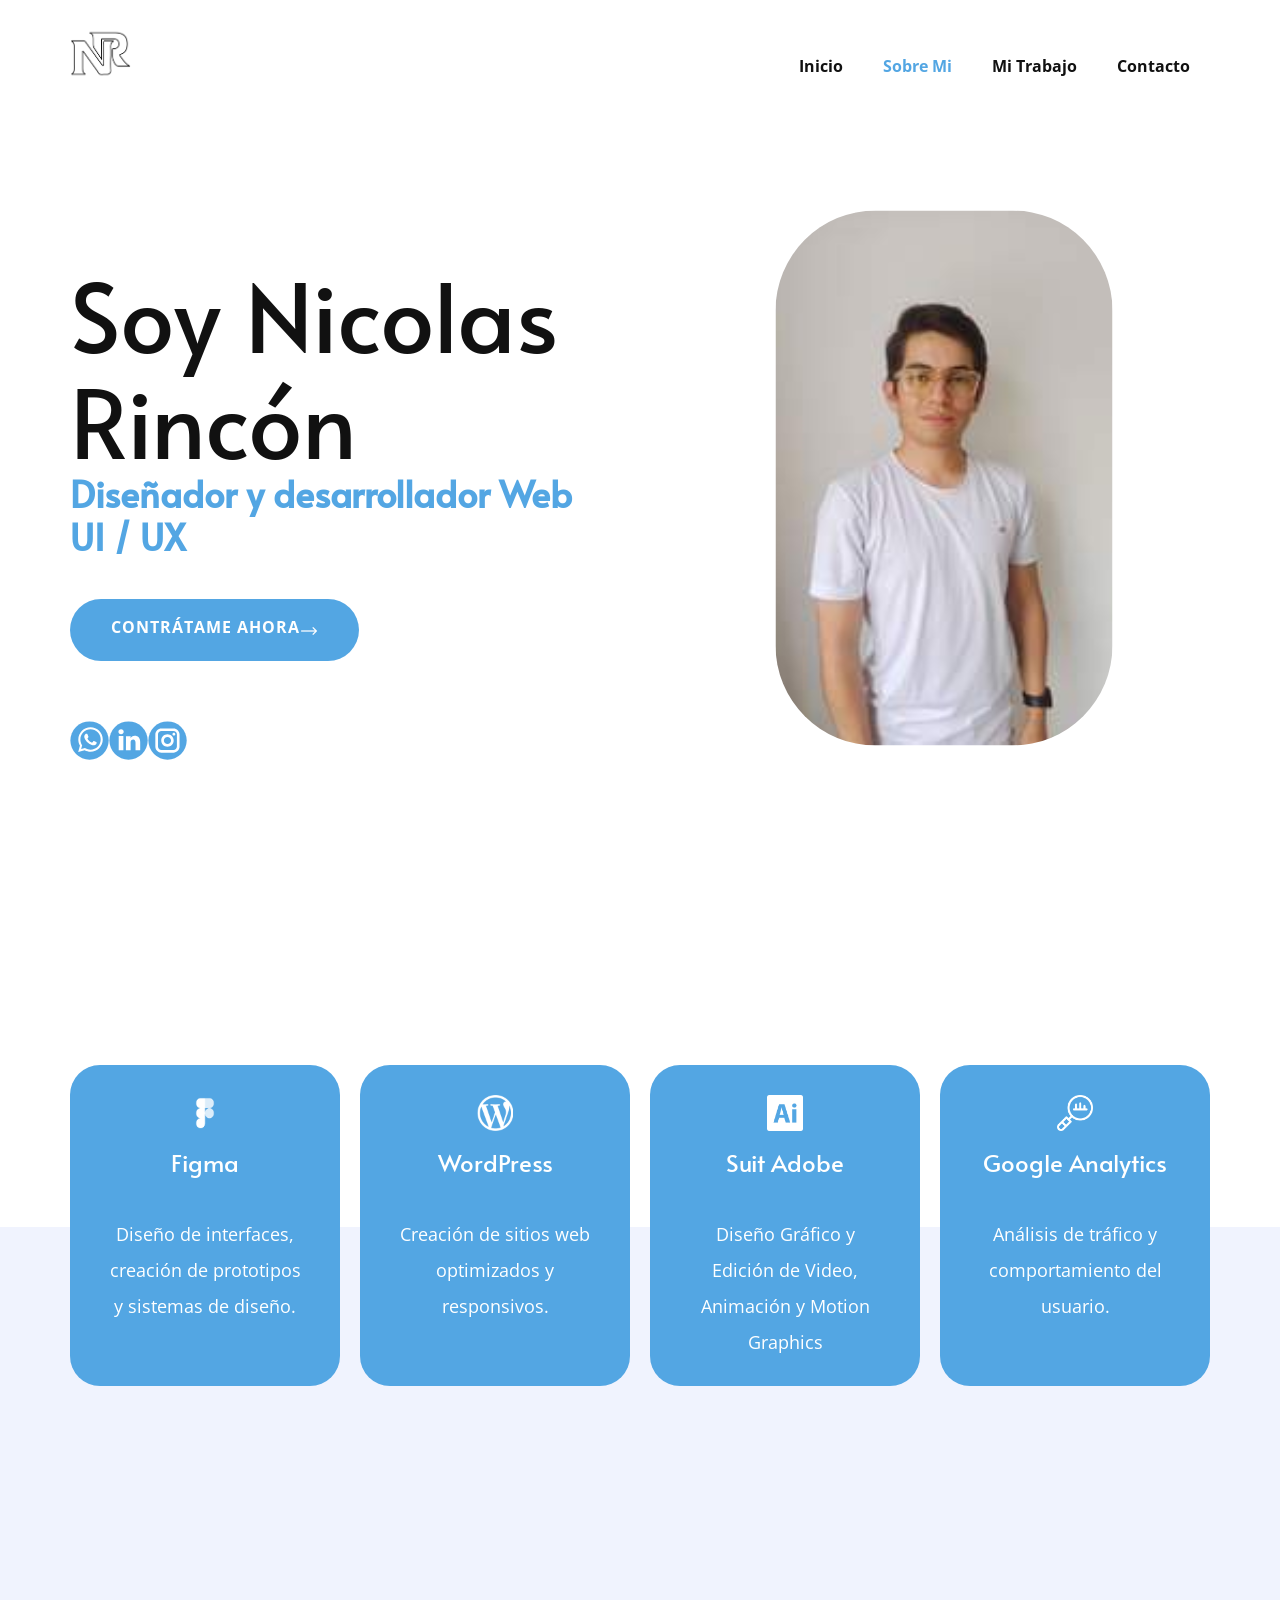
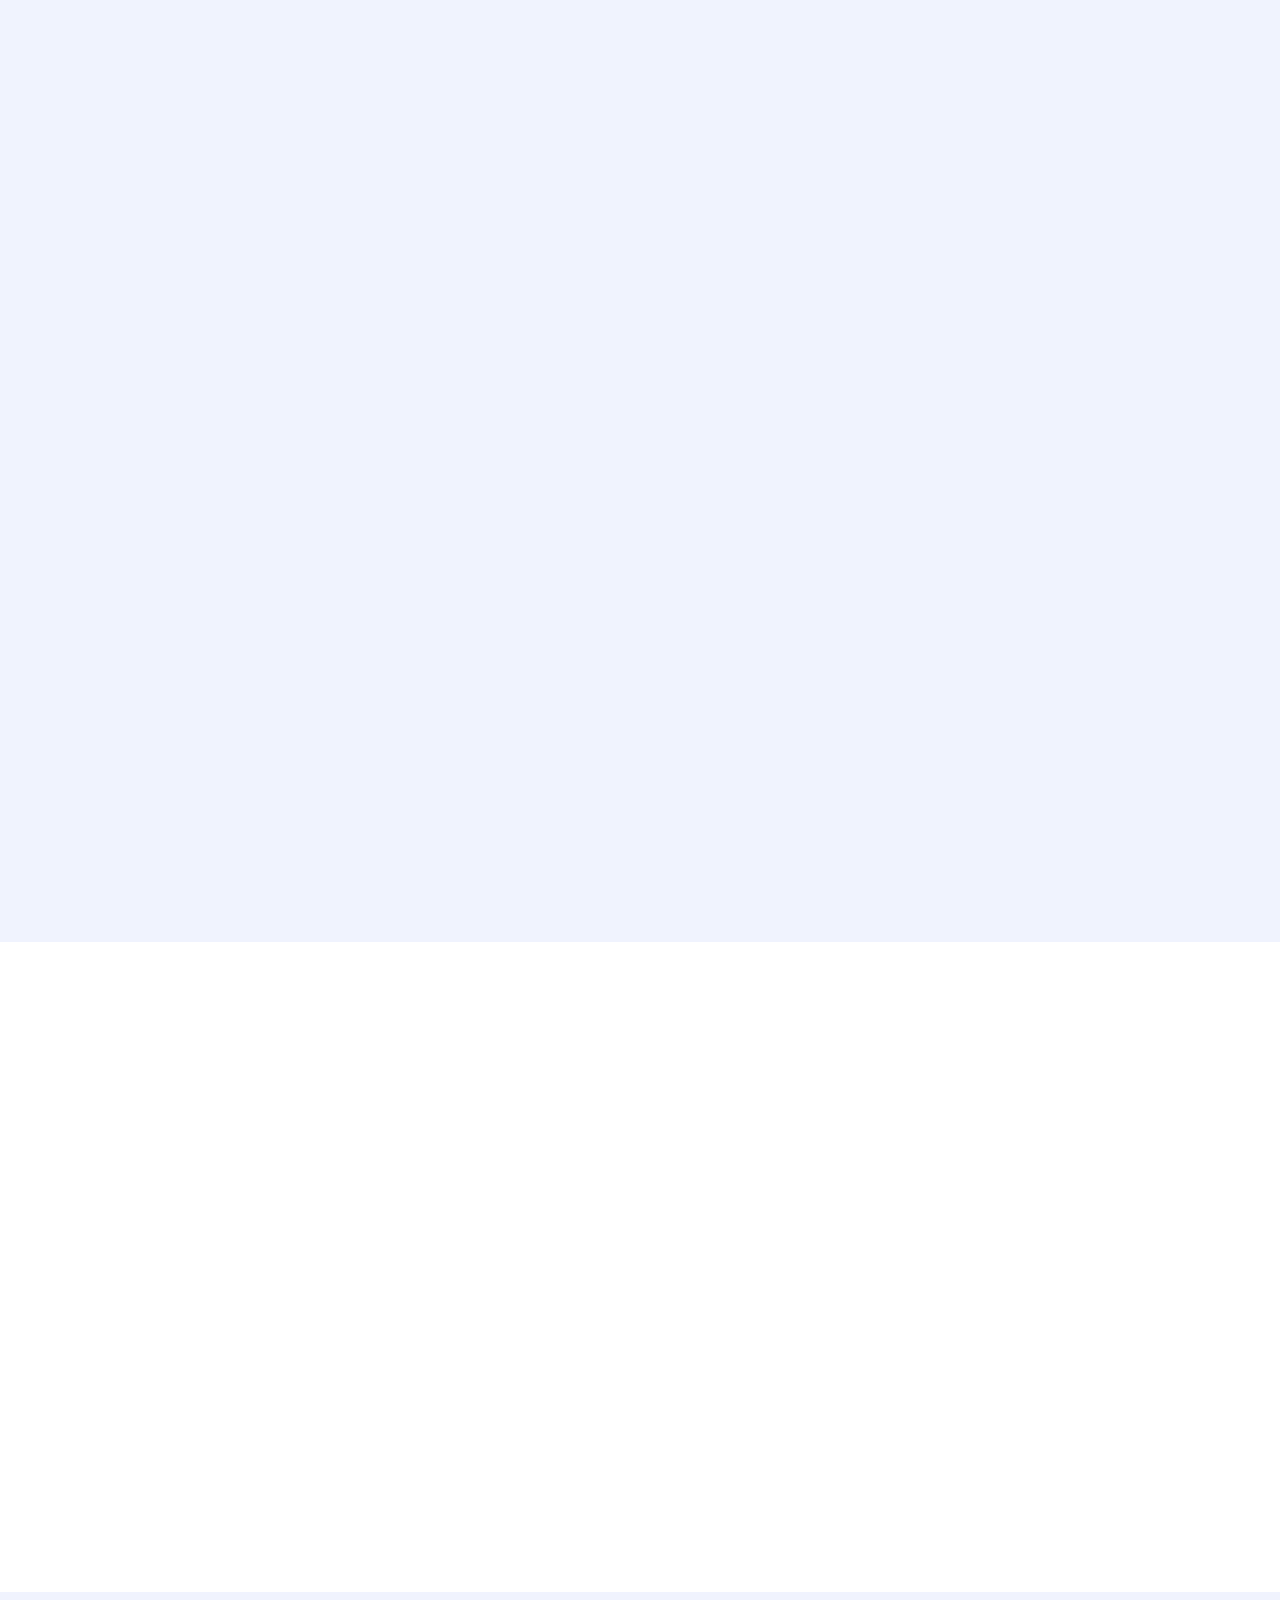
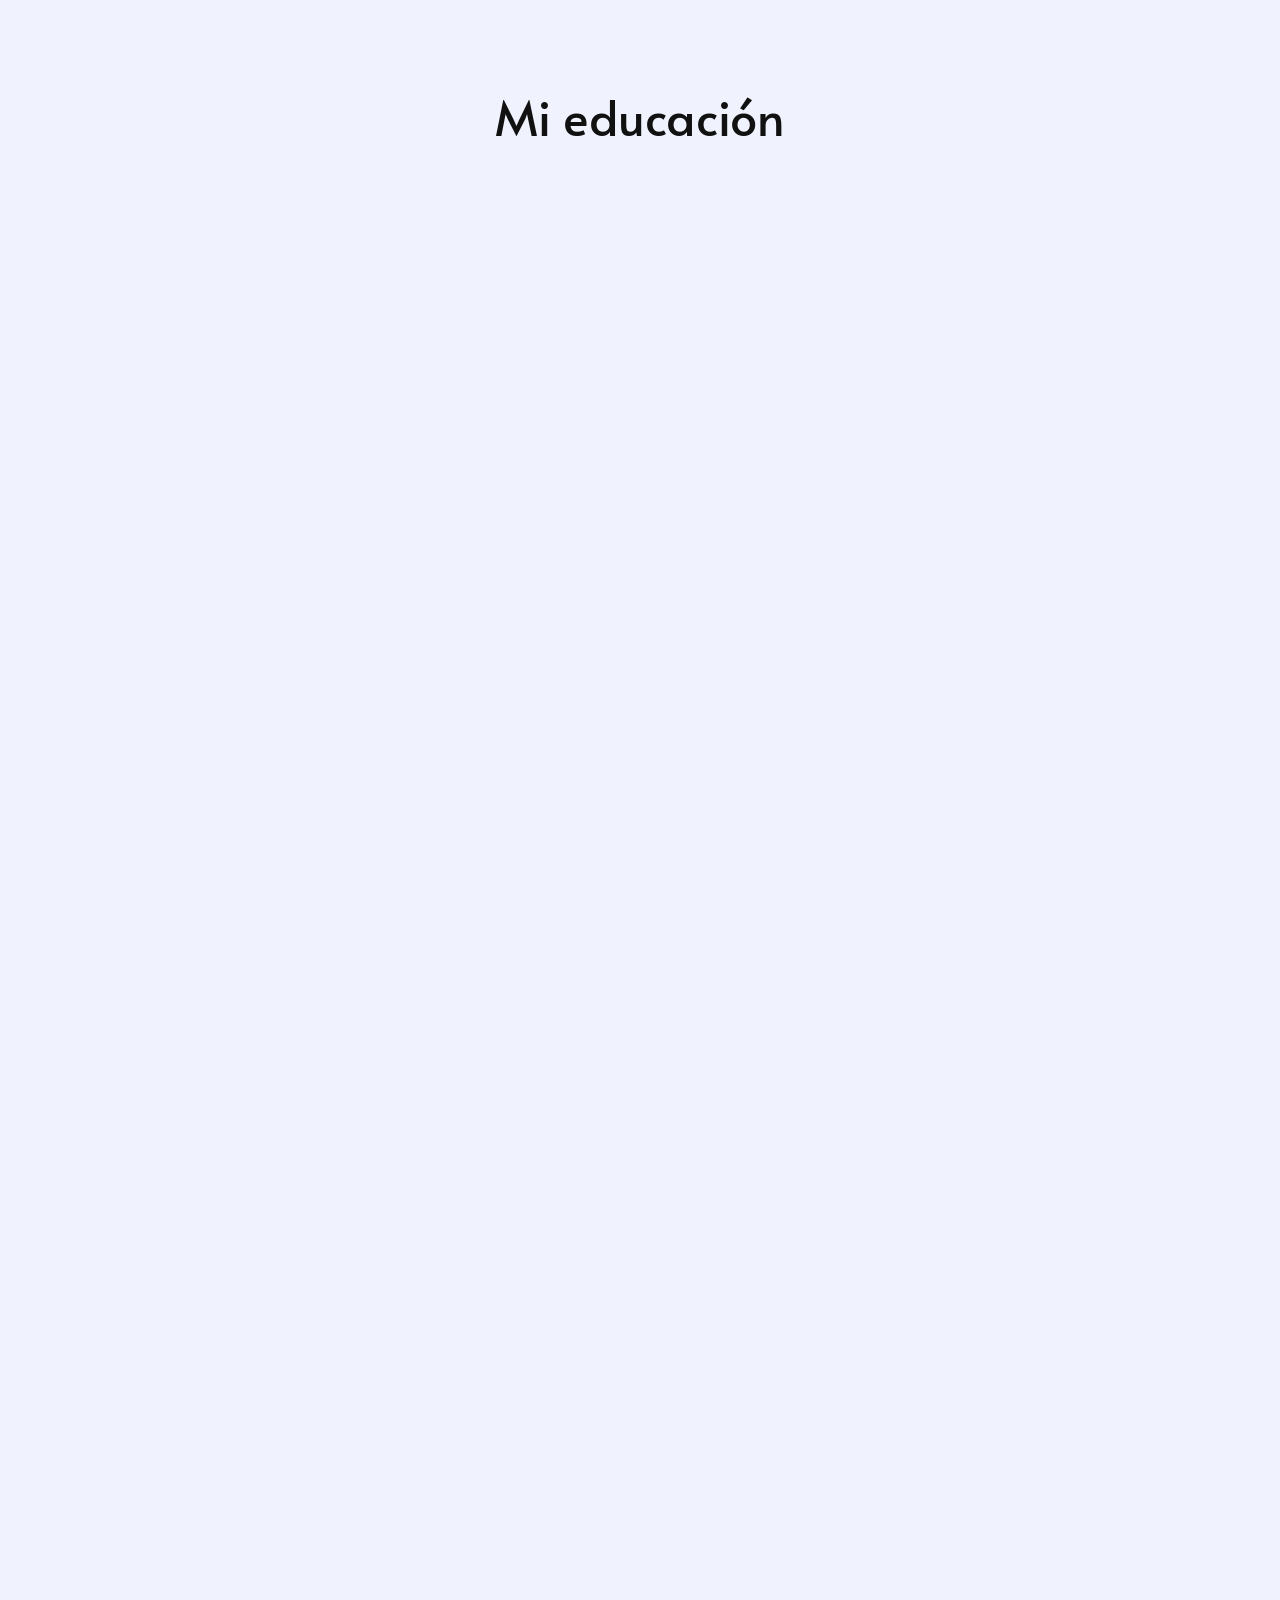
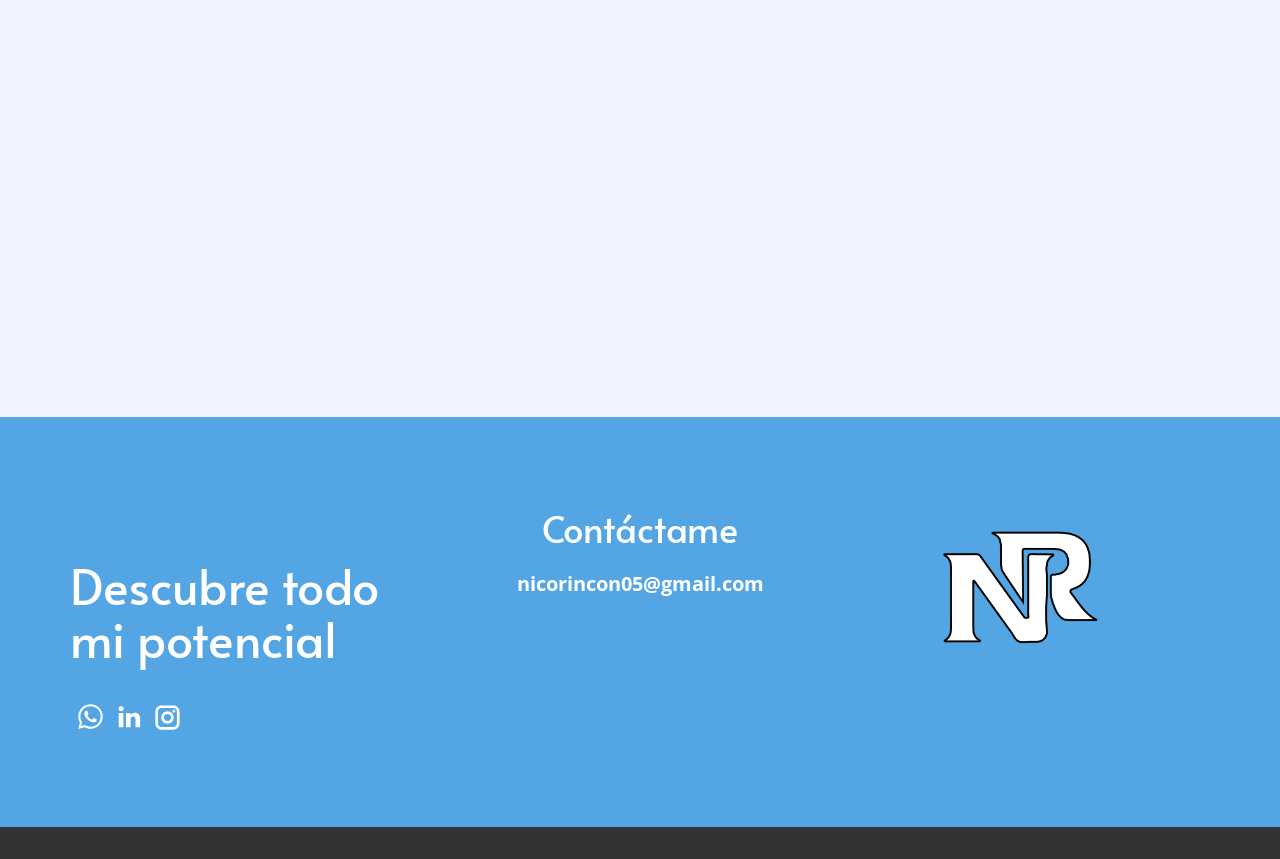
==== Acerca-de.html @ 41f9a03c "Nueva web" ====
<!DOCTYPE html>
<html style="font-size: 16px;" lang="es"><head>
    <meta name="viewport" content="width=device-width, initial-scale=1.0">
    <meta charset="utf-8">
    <meta name="keywords" content="Soy Matt, Mis habilidades laborales, Experiencia laboral, Más de 25 años de experiencia, Mi educación, Trabajemos juntos. Agendamos una reunión., Contáctanos">
    <meta name="description" content="">
    <title>Acerca de</title>
    <link rel="stylesheet" href="nicepage.css" media="screen">
<link rel="stylesheet" href="Acerca-de.css" media="screen">
    <script class="u-script" type="text/javascript" src="jquery.js" defer=""></script>
    <script class="u-script" type="text/javascript" src="nicepage.js" defer=""></script>
    <meta name="generator" content="Nicepage 8.0.6, nicepage.com">
    
    
    
    
    
    
    
    
    <link id="u-page-google-font" rel="stylesheet" href="https://fonts.googleapis.com/css2?display=swap&amp;family=Open+Sans:ital,wght@0,300;0,400;0,500;0,600;0,700;0,800;1,300;1,400;1,500;1,600;1,700;1,800&amp;family=Alata:wght@400&amp;family=PT+Sans:ital,wght@0,400;0,700;1,400;1,700">
    <script type="application/ld+json">{
		"@context": "http://schema.org",
		"@type": "Organization",
		"name": "",
		"logo": "images/Logo.png",
		"sameAs": [
				"https://wa.me/573188631450",
				"https://www.linkedin.com/in/nicolas-rincon05/",
				"https://www.instagram.com/nicolas_rin05?igsh=dDh1dGFoaHFxdDdw"
		]
}</script>
    <meta name="theme-color" content="#7190f0">
    <meta property="og:title" content="Acerca de">
    <meta property="og:type" content="website">
  <meta data-intl-tel-input-cdn-path="intlTelInput/"></head>
  <body data-path-to-root="./" data-include-products="false" class="u-body u-clearfix u-xl-mode" data-lang="es"><header class="u-clearfix u-header u-header" id="sec-d472"><div class="u-clearfix u-sheet u-valign-middle u-sheet-1">
        <a href="#" class="u-image u-logo u-image-1" data-image-width="501" data-image-height="501">
          <img src="images/Logo.png" class="u-logo-image u-logo-image-1">
        </a>
        <nav class="u-menu u-menu-one-level u-offcanvas u-menu-1" role="navigation">
          <div class="menu-collapse" style="font-size: 1rem; letter-spacing: 0px; font-weight: 700;">
            <a class="u-button-style u-custom-left-right-menu-spacing u-custom-padding-bottom u-custom-text-active-color u-custom-text-hover-color u-custom-top-bottom-menu-spacing u-hamburger-link u-nav-link u-text-active-palette-1-base u-text-hover-palette-2-base" href="#" tabindex="-1" aria-label="Open menu" aria-controls="5fca">
              <svg class="u-svg-link" viewBox="0 0 24 24"><use xlink:href="#menu-hamburger"></use></svg>
              <svg class="u-svg-content" version="1.1" id="menu-hamburger" viewBox="0 0 16 16" x="0px" y="0px" xmlns:xlink="http://www.w3.org/1999/xlink" xmlns="http://www.w3.org/2000/svg"><g><rect y="1" width="16" height="2"></rect><rect y="7" width="16" height="2"></rect><rect y="13" width="16" height="2"></rect>
</g></svg>
            </a>
          </div>
          <div class="u-custom-menu u-nav-container">
            <ul role="menubar" class="u-nav u-unstyled u-nav-1"><li role="none" class="u-nav-item"><a role="menuitem" class="u-button-style u-nav-link u-text-active-custom-color-1 u-text-hover-custom-color-1" href="./" style="padding: 10px 20px;">Inicio</a>
</li><li role="none" class="u-nav-item"><a role="menuitem" class="u-button-style u-nav-link u-text-active-custom-color-1 u-text-hover-custom-color-1" href="Acerca-de.html" style="padding: 10px 20px;">Sobre Mi</a>
</li><li role="none" class="u-nav-item"><a role="menuitem" class="u-button-style u-nav-link u-text-active-custom-color-1 u-text-hover-custom-color-1" href="portfolio-Page.html" style="padding: 10px 20px;">Mi Trabajo</a>
</li><li role="none" class="u-nav-item"><a role="menuitem" class="u-button-style u-nav-link u-text-active-custom-color-1 u-text-hover-custom-color-1" href="Contacto.html" style="padding: 10px 20px;">Contacto</a>
</li></ul>
          </div>
          <div class="u-custom-menu u-nav-container-collapse" id="5fca" role="region" aria-label="Menu panel">
            <div class="u-black u-container-style u-inner-container-layout u-opacity u-opacity-95 u-sidenav">
              <div class="u-inner-container-layout u-sidenav-overflow">
                <div class="u-menu-close" tabindex="-1" aria-label="Close menu"></div>
                <ul class="u-align-center u-nav u-popupmenu-items u-unstyled u-nav-2" role="menubar"><li role="none" class="u-nav-item"><a role="menuitem" class="u-button-style u-nav-link" href="./">Inicio</a>
</li><li role="none" class="u-nav-item"><a role="menuitem" class="u-button-style u-nav-link" href="Acerca-de.html">Sobre Mi</a>
</li><li role="none" class="u-nav-item"><a role="menuitem" class="u-button-style u-nav-link" href="portfolio-Page.html">Mi Trabajo</a>
</li><li role="none" class="u-nav-item"><a role="menuitem" class="u-button-style u-nav-link" href="Contacto.html">Contacto</a>
</li></ul>
              </div>
            </div>
            <div class="u-black u-menu-overlay u-opacity u-opacity-70"></div>
          </div>
        </nav>
      </div></header>
    <section class="u-clearfix u-container-align-center u-valign-middle-lg u-valign-middle-md u-valign-middle-sm u-valign-middle-xs u-white u-section-1" id="sec-1163">
      <div class="u-clearfix u-sheet u-valign-middle-lg u-valign-middle-sm u-valign-middle-xl u-sheet-1">
        <div class="data-layout-selected u-clearfix u-expanded-width-md u-expanded-width-sm u-expanded-width-xs u-layout-wrap u-layout-wrap-1">
          <div class="u-layout">
            <div class="u-layout-row">
              <div class="u-container-align-left u-container-style u-layout-cell u-size-32-lg u-size-32-xl u-size-60-md u-size-60-sm u-size-60-xs u-layout-cell-1" data-animation-name="customAnimationIn" data-animation-duration="1500" data-animation-delay="300">
                <div class="u-container-layout u-valign-middle-lg u-valign-middle-md u-valign-middle-sm u-valign-middle-xs u-container-layout-1">
                  <h1 class="u-align-left u-text u-text-1">Soy Nicolas Rincón</h1>
                  <h3 class="u-align-left u-text u-text-custom-color-1 u-text-2">Diseñador y desarrollador Web<br>UI / UX 
                  </h3>
                  <a href="#" class="u-align-left u-btn u-btn-round u-button-style u-custom-color-1 u-hover-palette-1-light-1 u-radius u-btn-1">Contrátame ahora<span class="u-file-icon u-icon u-text-white u-icon-1"><img src="images/1ca20afc.png" alt="" style=""></span>
                  </a>
                  <div class="u-social-icons u-social-icons-1">
                    <a class="u-social-url" target="_blank" data-type="Whatsapp" title="Whatsapp" href="https://wa.me/573188631450"><span class="u-icon u-social-icon u-social-whatsapp u-text-custom-color-1 u-icon-2"><svg class="u-svg-link" preserveAspectRatio="xMidYMin slice" viewBox="0 0 112 112" style=""><use xlink:href="#svg-a97c"></use></svg><svg class="u-svg-content" viewBox="0 0 112 112" x="0" y="0" id="svg-a97c"><circle fill="currentColor" cx="56.1" cy="56.1" r="55"></circle><path fill="#FFFFFF" d="M83.8,28.3C77.2,21.7,68.4,18,59,18c-19.3,0-35.1,15.7-35.1,35.1c0,6.2,1.6,12.2,4.7,17.5l-5,18.2L42.2,84
	c5.1,2.8,10.9,4.3,16.8,4.3h0l0,0c19.3,0,35.1-15.7,35.1-35.1C94.1,43.8,90.5,35,83.8,28.3 M59,82.3L59,82.3
	c-5.2,0-10.4-1.4-14.9-4.1l-1.1-0.6l-11,2.9L35,69.8l-0.7-1.1c-2.9-4.6-4.5-10-4.5-15.5C29.8,37,42.9,24,59,24
	c7.8,0,15.1,3,20.6,8.6c5.5,5.5,8.5,12.8,8.5,20.6C88.2,69.2,75.1,82.3,59,82.3 M75,60.5c-0.9-0.4-5.2-2.6-6-2.9
	c-0.8-0.3-1.4-0.4-2,0.4s-2.3,2.9-2.8,3.4c-0.5,0.6-1,0.7-1.9,0.2c-0.9-0.4-3.7-1.4-7.1-4.4c-2.6-2.3-4.4-5.2-4.9-6.1
	c-0.5-0.9-0.1-1.4,0.4-1.8c0.4-0.4,0.9-1,1.3-1.5c0.4-0.5,0.6-0.9,0.9-1.5c0.3-0.6,0.1-1.1-0.1-1.5c-0.2-0.4-2-4.8-2.7-6.5
	c-0.7-1.7-1.4-1.5-2-1.5c-0.5,0-1.1,0-1.7,0c-0.6,0-1.5,0.2-2.3,1.1c-0.8,0.9-3.1,3-3.1,7.3c0,4.3,3.1,8.5,3.6,9.1
	c0.4,0.6,6.2,9.4,15,13.2c2.1,0.9,3.7,1.4,5,1.8c2.1,0.7,4,0.6,5.5,0.3c1.7-0.3,5.2-2.1,5.9-4.2c0.7-2,0.7-3.8,0.5-4.2
	C76.5,61.1,75.9,60.9,75,60.5"></path></svg></span>
                    </a>
                    <a class="u-social-url" target="_blank" data-type="LinkedIn" title="LinkedIn" href="https://www.linkedin.com/in/nicolas-rincon05/"><span class="u-icon u-social-icon u-social-linkedin u-text-custom-color-1 u-icon-3"><svg class="u-svg-link" preserveAspectRatio="xMidYMin slice" viewBox="0 0 112 112" style=""><use xlink:href="#svg-5c67"></use></svg><svg class="u-svg-content" viewBox="0 0 112 112" x="0" y="0" id="svg-5c67"><circle fill="currentColor" cx="56.1" cy="56.1" r="55"></circle><path fill="#FFFFFF" d="M41.3,83.7H27.9V43.4h13.4V83.7z M34.6,37.9L34.6,37.9c-4.6,0-7.5-3.1-7.5-7c0-4,3-7,7.6-7s7.4,3,7.5,7
      C42.2,34.8,39.2,37.9,34.6,37.9z M89.6,83.7H76.2V62.2c0-5.4-1.9-9.1-6.8-9.1c-3.7,0-5.9,2.5-6.9,4.9c-0.4,0.9-0.4,2.1-0.4,3.3v22.5
      H48.7c0,0,0.2-36.5,0-40.3h13.4v5.7c1.8-2.7,5-6.7,12.1-6.7c8.8,0,15.4,5.8,15.4,18.1V83.7z"></path></svg></span>
                    </a>
                    <a class="u-social-url" title="instagram" target="_blank" href="https://www.instagram.com/nicolas_rin05?igsh=dDh1dGFoaHFxdDdw"><span class="u-icon u-social-icon u-social-instagram u-text-custom-color-1 u-icon-4"><svg class="u-svg-link" preserveAspectRatio="xMidYMin slice" viewBox="0 0 112 112" style=""><use xlink:href="#svg-1735"></use></svg><svg class="u-svg-content" viewBox="0 0 112 112" x="0" y="0" id="svg-1735"><circle fill="currentColor" cx="56.1" cy="56.1" r="55"></circle><path fill="#FFFFFF" d="M55.9,38.2c-9.9,0-17.9,8-17.9,17.9C38,66,46,74,55.9,74c9.9,0,17.9-8,17.9-17.9C73.8,46.2,65.8,38.2,55.9,38.2
z M55.9,66.4c-5.7,0-10.3-4.6-10.3-10.3c-0.1-5.7,4.6-10.3,10.3-10.3c5.7,0,10.3,4.6,10.3,10.3C66.2,61.8,61.6,66.4,55.9,66.4z"></path><path fill="#FFFFFF" d="M74.3,33.5c-2.3,0-4.2,1.9-4.2,4.2s1.9,4.2,4.2,4.2s4.2-1.9,4.2-4.2S76.6,33.5,74.3,33.5z"></path><path fill="#FFFFFF" d="M73.1,21.3H38.6c-9.7,0-17.5,7.9-17.5,17.5v34.5c0,9.7,7.9,17.6,17.5,17.6h34.5c9.7,0,17.5-7.9,17.5-17.5V38.8
C90.6,29.1,82.7,21.3,73.1,21.3z M83,73.3c0,5.5-4.5,9.9-9.9,9.9H38.6c-5.5,0-9.9-4.5-9.9-9.9V38.8c0-5.5,4.5-9.9,9.9-9.9h34.5
c5.5,0,9.9,4.5,9.9,9.9V73.3z"></path></svg></span>
                    </a>
                  </div>
                </div>
              </div>
              <div class="u-container-align-left-sm u-container-style u-layout-cell u-size-28-lg u-size-28-xl u-size-60-md u-size-60-sm u-size-60-xs u-layout-cell-2">
                <div class="u-container-layout u-valign-middle-sm u-valign-top-lg u-container-layout-2">
                  <div class="u-align-center u-rotation-parent u-rotation-parent-1">
                    <img class="custom-expanded u-image u-image-round u-radius u-image-1" src="images/Yo.jpg" data-image-width="150" data-image-height="113" alt="Soy Nicolas Rincón">
                  </div>
                </div>
              </div>
            </div>
          </div>
        </div>
      </div>
    </section>
    <section class="u-align-center u-clearfix u-container-align-center u-palette-1-light-3 u-valign-bottom-xl u-valign-top-lg u-section-2" id="carousel_7a9f">
      
      
      
      
      
      
      
      
      
      
      <div class="u-expanded-width u-shape u-shape-rectangle u-white u-shape-1"></div>
      <h2 class="u-align-center u-text u-text-body-color u-text-default u-text-1" data-animation-name="customAnimationIn" data-animation-duration="1200" data-animation-delay="100">Mis habilidades laborales</h2>
      <div class="custom-expanded u-list u-list-1">
        <div class="u-repeater u-repeater-1">
          <div class="u-align-center u-container-align-center u-container-style u-custom-color-1 u-list-item u-radius u-repeater-item u-shape-round u-video-cover u-list-item-1" data-animation-direction="Up" data-animation-name="customAnimationIn" data-animation-duration="1500">
            <div class="u-container-layout u-similar-container u-valign-top u-container-layout-1"><span class="u-align-center u-custom-color-1 u-file-icon u-icon u-text-white u-icon-1" data-animation-name="" data-animation-duration="0" data-animation-delay="0" data-animation-direction=""><img src="images/77-cd468a08.png" alt=""></span>
              <h4 class="u-align-center u-text u-text-default u-text-2">Figma</h4>
              <p class="u-align-center u-text u-text-default u-text-3"> Diseño de interfaces, creación de prototipos y sistemas de diseño.</p>
            </div>
          </div>
          <div class="u-align-center u-container-align-center u-container-style u-custom-color-1 u-list-item u-radius u-repeater-item u-shape-round u-video-cover u-list-item-2" data-animation-name="customAnimationIn" data-animation-duration="1500">
            <div class="u-container-layout u-similar-container u-valign-top u-container-layout-2"><span class="u-align-center u-custom-color-1 u-file-icon u-icon u-text-white u-icon-2" data-animation-name="" data-animation-duration="0" data-animation-delay="0" data-animation-direction=""><img src="images/wordpress_white-7a5f6a3f.png" alt=""></span>
              <h4 class="u-align-center u-text u-text-default u-text-4">WordPress</h4>
              <p class="u-align-center u-text u-text-default u-text-5"> Creación de sitios web optimizados y responsivos.</p>
            </div>
          </div>
          <div class="u-align-center u-container-align-center u-container-style u-custom-color-1 u-list-item u-radius u-repeater-item u-shape-round u-video-cover u-list-item-3" data-animation-direction="Up" data-animation-name="customAnimationIn" data-animation-duration="1500">
            <div class="u-container-layout u-similar-container u-valign-top u-container-layout-3"><span class="u-align-center u-custom-color-1 u-file-icon u-icon u-text-white u-icon-3" data-animation-name="" data-animation-duration="0" data-animation-delay="0" data-animation-direction=""><img src="images/1759-57a711c6.png" alt=""></span>
              <h4 class="u-align-center u-text u-text-default u-text-6">Suit Adobe</h4>
              <p class="u-align-center u-text u-text-default u-text-7"> Diseño Gráfico y Edición de&nbsp;Video, Animación y Motion Graphics</p>
            </div>
          </div>
          <div class="u-align-center u-container-align-center u-container-style u-custom-color-1 u-list-item u-radius u-repeater-item u-shape-round u-video-cover u-list-item-4" data-animation-direction="Up" data-animation-name="customAnimationIn" data-animation-duration="1500">
            <div class="u-container-layout u-similar-container u-valign-top u-container-layout-4"><span class="u-align-center u-custom-color-1 u-file-icon u-icon u-text-white u-icon-4" data-animation-name="" data-animation-duration="0" data-animation-delay="0" data-animation-direction=""><img src="images/8960884-67cdb852.png" alt=""></span>
              <h4 class="u-align-center u-text u-text-default u-text-8">Google&nbsp;Analytics </h4>
              <p class="u-align-center u-text u-text-default u-text-9"> Análisis de tráfico y comportamiento del usuario.</p>
            </div>
          </div>
        </div>
      </div>
    </section>
    <section class="u-align-center-lg u-align-center-md u-align-center-xl u-align-left-sm u-align-left-xs u-clearfix u-container-align-center u-palette-1-light-3 u-section-3" id="carousel_7305">
      <div class="u-clearfix u-sheet u-valign-middle-lg u-valign-middle-md u-valign-middle-sm u-valign-middle-xl u-sheet-1">
        <h2 class="u-align-center u-text u-text-default u-text-1" data-animation-name="customAnimationIn" data-animation-duration="1500" data-animation-delay="0"> Experiencia laboral</h2>
        <div class="u-align-center u-border-1 u-border-custom-color-1 u-line u-line-horizontal u-line-1" data-animation-name="customAnimationIn" data-animation-duration="1000" data-animation-delay="0"></div>
        <div class="u-expanded-width u-list u-list-1">
          <div class="u-repeater u-repeater-1">
            <div class="u-align-left u-container-style u-list-item u-repeater-item u-list-item-1" data-animation-name="customAnimationIn" data-animation-duration="1500" data-animation-delay="500">
              <div class="u-container-layout u-similar-container u-container-layout-1">
                <h4 class="u-text u-text-default-lg u-text-default-md u-text-default-sm u-text-default-xl u-text-2">Diseñador web</h4>
                <div class="u-container-style u-expanded-width-xs u-group u-shape-rectangle u-group-1">
                  <div class="u-container-layout u-valign-top-lg u-valign-top-md u-valign-top-sm u-valign-top-xl u-container-layout-2">
                    <h5 class="u-text u-text-3">AMS Agencia de Mercadeo en Salud</h5>
                    <p class="u-text u-text-4"> Diseño y ejecución de estrategias digitales enfocadas en el sector salud. Encargado del desarrollo de piezas gráficas, banners y contenido visual para redes sociales y páginas web de clínicas, laboratorios y consultorios médicos. Implementación de landing pages en WordPress con enfoque en conversión y posicionamiento SEO.<br> Apoyo en la planificación de campañas digitales, análisis competitivo frente a otras agencias del sector y optimización de la experiencia de usuario en proyectos web.&nbsp;
                    </p>
                    <a href="#" class="u-active-none u-btn u-button-style u-hover-none u-none u-text-custom-color-1 u-btn-1">Zipaquirá - Colombia </a>
                  </div>
                </div>
                <h6 class="u-text u-text-5">Febrero de 2024 - diciembre de 2025</h6>
              </div>
            </div>
            <div class="u-align-left u-container-style u-list-item u-repeater-item u-list-item-2" data-animation-name="customAnimationIn" data-animation-duration="1500" data-animation-delay="500">
              <div class="u-container-layout u-similar-container u-container-layout-3">
                <h4 class="u-text u-text-default-lg u-text-default-md u-text-default-sm u-text-default-xl u-text-6">Ingeniero en Multimedia</h4>
                <div class="u-container-style u-expanded-width-xs u-group u-shape-rectangle u-group-2">
                  <div class="u-container-layout u-valign-top-lg u-valign-top-md u-valign-top-sm u-valign-top-xl u-container-layout-4">
                    <h5 class="u-text u-text-7">Colvatel S.A.</h5>
                    <p class="u-custom-font u-font-pt-sans u-text u-text-8"> En el cargo de practicante de Ingeniería en Multimedia, mis responsabilidades incluyeron la gestión y mantenimiento de la página web de la empresa, así como el uso de herramientas de Adobe para crear piezas de diseño destinadas tanto a los clientes como a los empleados internos.</p>
                    <a href="#" class="u-active-none u-btn u-button-style u-hover-none u-none u-text-custom-color-1 u-btn-2">Bogotá​ - Colombia</a>
                  </div>
                </div>
                <h6 class="u-text u-text-9">septiembre de 2023 - marzo de 2024</h6>
              </div>
            </div>
          </div>
        </div>
      </div>
    </section>
    <section class="u-clearfix u-container-align-center u-section-4" id="sec-1838">
      <div class="u-clearfix u-sheet u-valign-middle u-sheet-1">
        <div class="data-layout-selected u-clearfix u-expanded-width u-layout-wrap u-layout-wrap-1">
          <div class="u-layout">
            <div class="u-layout-row">
              <div class="u-container-align-left u-container-style u-layout-cell u-size-27-lg u-size-30-xl u-size-60-md u-size-60-sm u-size-60-xs u-layout-cell-1" data-animation-name="customAnimationIn" data-animation-duration="1500" data-animation-delay="500">
                <div class="u-container-layout u-valign-middle-lg u-valign-middle-md u-valign-middle-sm u-valign-middle-xs u-valign-top-xl u-container-layout-1">
                  <h2 class="u-align-left u-text u-text-1"> Más de 2 años de experiencia laboral,</h2>
                  <p class="u-align-left u-text u-text-2"> desarrollando proyectos que integran diseño UX/UI, creación de contenido digital, diseño web y producción audiovisual.&nbsp;Durante este tiempo he trabajado en empresas como Colvatel y AMS Mercadeo Salud, donde he fortalecido mis habilidades en diseño estratégico, gestión de proyectos y creación de soluciones visuales efectivas para diferentes tipos de clientes.</p>
                  <a href="mailto:nicorincon05@gmail.com?subject=Servicios%20dise%C3%B1ador%20web" class="u-align-left u-btn u-btn-round u-button-style u-custom-color-1 u-hover-palette-1-light-1 u-radius u-btn-1">Contrátame ahora<span class="u-file-icon u-icon u-text-white u-icon-1"><img src="images/1ca20afc.png" alt="" style=""></span>
                  </a>
                </div>
              </div>
              <div class="u-container-align-left-lg u-container-align-left-md u-container-align-left-xl u-container-style u-layout-cell u-size-30-xl u-size-33-lg u-size-60-md u-size-60-sm u-size-60-xs u-layout-cell-2" data-animation-name="customAnimationIn" data-animation-duration="1500" data-animation-delay="500">
                <div class="u-container-layout u-valign-middle-lg u-valign-middle-md u-valign-middle-xl u-container-layout-2">
                  <div class="custom-expanded u-expanded-width-lg u-expanded-width-xl u-list u-list-1">
                    <div class="u-repeater u-repeater-1">
                      <div class="u-container-style u-list-item u-repeater-item u-list-item-1" data-animation-name="customAnimationIn" data-animation-duration="1000" data-animation-delay="200">
                        <div class="u-container-layout u-similar-container u-container-layout-3">
                          <h3 class="u-align-left u-text u-text-custom-color-1 u-text-3" data-animation-name="counter" data-animation-event="scroll" data-animation-duration="250">10+</h3>
                          <h6 class="u-align-left u-text u-text-4">páginas web creadas</h6>
                        </div>
                      </div>
                      <div class="u-container-align-left u-container-style u-list-item u-repeater-item u-list-item-2" data-animation-name="customAnimationIn" data-animation-duration="1000" data-animation-delay="200">
                        <div class="u-container-layout u-similar-container u-container-layout-4">
                          <h3 class="u-align-left u-text u-text-custom-color-1 u-text-5" data-animation-name="counter" data-animation-event="scroll" data-animation-duration="250">12+ </h3>
                          <h6 class="u-align-left u-text u-text-6">dominio de herramientas digitales</h6>
                        </div>
                      </div>
                      <div class="u-container-style u-list-item u-repeater-item u-list-item-3" data-animation-name="customAnimationIn" data-animation-duration="1000" data-animation-delay="200">
                        <div class="u-container-layout u-similar-container u-container-layout-5">
                          <h3 class="u-align-left u-text u-text-custom-color-1 u-text-7" data-animation-name="counter" data-animation-event="scroll" data-animation-duration="250">+50%</h3>
                          <h6 class="u-align-left u-text u-text-8">aumento en visibilidad seo de mis clientes&nbsp;</h6>
                        </div>
                      </div>
                      <div class="u-container-style u-list-item u-repeater-item u-list-item-4" data-animation-name="customAnimationIn" data-animation-duration="1000" data-animation-delay="200">
                        <div class="u-container-layout u-similar-container u-container-layout-6">
                          <h3 class="u-align-left u-text u-text-custom-color-1 u-text-9" data-animation-name="counter" data-animation-event="scroll" data-animation-duration="250">2+</h3>
                          <h6 class="u-align-left u-text u-text-10">años de experiencia en ui/ux</h6>
                        </div>
                      </div>
                    </div>
                  </div>
                </div>
              </div>
            </div>
          </div>
        </div>
      </div>
    </section>
    <section class="u-align-center-lg u-align-center-md u-align-center-xl u-align-left-sm u-align-left-xs u-clearfix u-container-align-center u-palette-1-light-3 u-section-5" id="carousel_77d9">
      <div class="u-clearfix u-sheet u-valign-middle-lg u-valign-middle-sm u-valign-middle-xl u-valign-middle-xs u-sheet-1">
        <h2 class="u-align-center u-text u-text-default u-text-1" data-animation-name="customAnimationIn" data-animation-duration="1500" data-animation-delay="0">Mi educación</h2>
        <div class="u-align-center u-border-1 u-border-palette-1-base u-line u-line-horizontal u-line-1" data-animation-name="customAnimationIn" data-animation-duration="1000" data-animation-delay="0"></div>
        <div class="u-expanded-width u-list u-list-1">
          <div class="u-repeater u-repeater-1">
            <div class="u-align-left u-container-align-left u-container-style u-list-item u-repeater-item u-list-item-1" data-animation-name="customAnimationIn" data-animation-duration="1500" data-animation-delay="500">
              <div class="u-container-layout u-similar-container u-container-layout-1">
                <h4 class="u-text u-text-2">Universidad Militar Nueva Granada</h4>
                <div class="u-container-style u-expanded-width-sm u-expanded-width-xs u-group u-shape-rectangle u-group-1">
                  <div class="u-container-layout u-valign-top-lg u-valign-top-md u-valign-top-sm u-valign-top-xs u-container-layout-2">
                    <h5 class="u-text u-text-3">Ingeniería en Multimedia</h5>
                    <p class="u-text u-text-4"> Durante mi formación como Ingeniero en Multimedia adquirí una visión integral del diseño digital y la creación de experiencias interactivas. Aprendí a desarrollar interfaces funcionales y estéticas, aplicar principios de usabilidad y construir sitios web adaptados a diferentes necesidades. Fortalecí habilidades en diseño UX/UI, animación 2D y 3D, modelado, edición audiovisual y producción de contenido multimedia. Además, desarrollé competencias técnicas en herramientas de diseño, manejo de software especializado y fundamentos de programación que me permiten integrar soluciones completas y eficientes en entornos digitales.</p>
                  </div>
                </div>
                <h6 class="u-text u-text-5">Marzo de 2018 - diciembre de 2024</h6>
              </div>
            </div>
            <div class="u-align-left u-container-align-left u-container-style u-list-item u-repeater-item u-list-item-2" data-animation-name="customAnimationIn" data-animation-duration="1500" data-animation-delay="500">
              <div class="u-container-layout u-similar-container u-container-layout-3">
                <h4 class="u-text u-text-6"> Universidad Militar Nueva Granada</h4>
                <div class="u-container-style u-expanded-width-sm u-expanded-width-xs u-group u-shape-rectangle u-group-2">
                  <div class="u-container-layout u-valign-top-lg u-valign-top-md u-valign-top-sm u-valign-top-xs u-container-layout-4">
                    <h5 class="u-text u-text-7"> Diplomado en Gerencia de Proyectos PMI</h5>
                    <p class="u-custom-font u-font-pt-sans u-text u-text-8"> El diplomado me permitió comprender a profundidad las buenas prácticas de gestión de proyectos basadas en el estándar del PMI. Aprendí a planificar, ejecutar y controlar proyectos aplicando metodologías estructuradas, definiendo alcances claros, gestionando riesgos y optimizando recursos. Desarrollé habilidades para coordinar equipos, comunicarme eficazmente con los diferentes interesados y asegurar que cada proyecto avance dentro de los tiempos y costos establecidos. Este conocimiento ha reforzado mi capacidad para trabajar de manera estratégica y ordenada, especialmente en proyectos de diseño y desarrollo digital.</p>
                  </div>
                </div>
                <h6 class="u-text u-text-9">junio de 2024 - agosto de 2024</h6>
              </div>
            </div>
          </div>
        </div>
      </div>
    </section>
    <section class="u-align-center u-clearfix u-container-align-center u-palette-1-light-3 u-section-6" id="carousel_2f81">
      <div class="u-clearfix u-sheet u-valign-middle u-sheet-1">
        <div class="data-layout-selected u-clearfix u-expanded-width-sm u-expanded-width-xs u-gutter-30 u-layout-wrap u-layout-wrap-1">
          <div class="u-layout">
            <div class="u-layout-row">
              <div class="u-align-left u-container-align-left u-container-align-left-xs u-container-style u-layout-cell u-radius u-right-cell u-shape-round u-size-30-lg u-size-30-xl u-size-60-md u-size-60-sm u-size-60-xs u-white u-layout-cell-1" data-animation-name="customAnimationIn" data-animation-duration="1400" data-animation-delay="400">
                <div class="u-container-layout u-valign-middle u-container-layout-1">
                  <h5 class="u-align-left u-text u-text-default u-text-1">¿Necesitas un proyecto?</h5>
                  <h2 class="u-align-left u-text u-text-default u-text-2">Trabajemos juntos. Agendamos una reunión.</h2>
                  <p class="u-align-left u-text u-text-3">Imagen de <a href="https://www.freepik.com" class="u-border-1 u-border-active-palette-1-base u-border-black u-border-hover-palette-1-base u-border-no-left u-border-no-right u-border-no-top u-btn u-button-link u-button-style u-none u-text-body-color u-btn-1" target="_blank" data-animation-name="" data-animation-duration="0" data-animation-delay="0" data-animation-direction="">Freepik</a>
                  </p>
                  <div class="u-align-left u-border-1 u-border-grey-25 u-line u-line-horizontal u-line-1"></div><span class="u-align-left u-custom-color-1 u-file-icon u-icon u-icon-circle u-icon-1"><img src="images/1082334-c91f3b92.png" alt=""></span>
                  <h5 class="u-align-left u-text u-text-default u-text-4">Número de teléfono<br style="">
                  </h5>
                  <h4 class="u-align-left u-text u-text-default u-text-5">
                    <a href="tel:+57 318 863 1450" class="u-active-none u-border-none u-btn u-button-link u-button-style u-hover-none u-none u-text-custom-color-1 u-btn-2">+57 318 863 1450</a>
                    <br style="">
                  </h4>
                  <div class="u-align-left u-border-1 u-border-grey-25 u-line u-line-horizontal u-line-2"></div><span class="u-align-left u-custom-color-1 u-file-icon u-icon u-icon-circle u-icon-2"><img src="images/646135-a85e65c4.png" alt=""></span>
                  <h5 class="u-align-left u-text u-text-default u-text-6">Correo electrónico<br style="">
                  </h5>
                  <h4 class="u-align-left u-text u-text-default u-text-7">
                    <a href="mailto:nicorincon05@gmail.com" class="u-active-none u-border-none u-btn u-button-link u-button-style u-hover-none u-none u-text-custom-color-1 u-btn-3">nicorincon05@gmail.com</a>
                    <br style="">
                  </h4>
                </div>
              </div>
              <div class="u-container-style u-image u-image-round u-layout-cell u-left-cell u-radius u-size-30-lg u-size-30-xl u-size-60-md u-size-60-sm u-size-60-xs u-image-1" data-image-width="800" data-image-height="1200" data-animation-name="customAnimationIn" data-animation-duration="1500" data-animation-delay="500">
                <div class="u-container-layout u-valign-bottom u-container-layout-2"></div>
              </div>
            </div>
          </div>
        </div>
      </div>
    </section>
    
    
    
    <footer class="u-align-center u-clearfix u-color-var u-container-align-center u-footer u-footer" id="sec-fb34"><div class="u-clearfix u-sheet u-valign-middle u-sheet-1">
        <div class="data-layout-selected u-clearfix u-expanded-width u-layout-wrap u-layout-wrap-1">
          <div class="u-gutter-0 u-layout">
            <div class="u-layout-row">
              <div class="u-container-style u-layout-cell u-shape-rectangle u-size-20 u-layout-cell-1">
                <div class="u-container-layout u-valign-bottom-xl u-valign-top-lg u-valign-top-md u-valign-top-sm u-valign-top-xs u-container-layout-1">
                  <h2 class="u-align-left u-text u-text-body-alt-color u-text-default u-text-1">Descubre todo mi potencial </h2>
                  <div class="u-social-icons u-social-icons-1">
                    <a class="u-social-url" target="_blank" data-type="Whatsapp" title="Whatsapp" href="https://wa.me/573188631450"><span class="u-icon u-social-icon u-social-whatsapp u-text-custom-color-1 u-icon-1"><svg class="u-svg-link" preserveAspectRatio="xMidYMin slice" viewBox="0 0 112 112" style=""><use xlink:href="#svg-5071"></use></svg><svg class="u-svg-content" viewBox="0 0 112 112" x="0" y="0" id="svg-5071"><circle fill="currentColor" cx="56.1" cy="56.1" r="55"></circle><path fill="#FFFFFF" d="M83.8,28.3C77.2,21.7,68.4,18,59,18c-19.3,0-35.1,15.7-35.1,35.1c0,6.2,1.6,12.2,4.7,17.5l-5,18.2L42.2,84
	c5.1,2.8,10.9,4.3,16.8,4.3h0l0,0c19.3,0,35.1-15.7,35.1-35.1C94.1,43.8,90.5,35,83.8,28.3 M59,82.3L59,82.3
	c-5.2,0-10.4-1.4-14.9-4.1l-1.1-0.6l-11,2.9L35,69.8l-0.7-1.1c-2.9-4.6-4.5-10-4.5-15.5C29.8,37,42.9,24,59,24
	c7.8,0,15.1,3,20.6,8.6c5.5,5.5,8.5,12.8,8.5,20.6C88.2,69.2,75.1,82.3,59,82.3 M75,60.5c-0.9-0.4-5.2-2.6-6-2.9
	c-0.8-0.3-1.4-0.4-2,0.4s-2.3,2.9-2.8,3.4c-0.5,0.6-1,0.7-1.9,0.2c-0.9-0.4-3.7-1.4-7.1-4.4c-2.6-2.3-4.4-5.2-4.9-6.1
	c-0.5-0.9-0.1-1.4,0.4-1.8c0.4-0.4,0.9-1,1.3-1.5c0.4-0.5,0.6-0.9,0.9-1.5c0.3-0.6,0.1-1.1-0.1-1.5c-0.2-0.4-2-4.8-2.7-6.5
	c-0.7-1.7-1.4-1.5-2-1.5c-0.5,0-1.1,0-1.7,0c-0.6,0-1.5,0.2-2.3,1.1c-0.8,0.9-3.1,3-3.1,7.3c0,4.3,3.1,8.5,3.6,9.1
	c0.4,0.6,6.2,9.4,15,13.2c2.1,0.9,3.7,1.4,5,1.8c2.1,0.7,4,0.6,5.5,0.3c1.7-0.3,5.2-2.1,5.9-4.2c0.7-2,0.7-3.8,0.5-4.2
	C76.5,61.1,75.9,60.9,75,60.5"></path></svg></span>
                    </a>
                    <a class="u-social-url" target="_blank" data-type="LinkedIn" title="LinkedIn" href="https://www.linkedin.com/in/nicolas-rincon05/"><span class="u-icon u-social-icon u-social-linkedin u-text-custom-color-1 u-icon-2"><svg class="u-svg-link" preserveAspectRatio="xMidYMin slice" viewBox="0 0 112 112" style=""><use xlink:href="#svg-f03a"></use></svg><svg class="u-svg-content" viewBox="0 0 112 112" x="0" y="0" id="svg-f03a"><circle fill="currentColor" cx="56.1" cy="56.1" r="55"></circle><path fill="#FFFFFF" d="M41.3,83.7H27.9V43.4h13.4V83.7z M34.6,37.9L34.6,37.9c-4.6,0-7.5-3.1-7.5-7c0-4,3-7,7.6-7s7.4,3,7.5,7
      C42.2,34.8,39.2,37.9,34.6,37.9z M89.6,83.7H76.2V62.2c0-5.4-1.9-9.1-6.8-9.1c-3.7,0-5.9,2.5-6.9,4.9c-0.4,0.9-0.4,2.1-0.4,3.3v22.5
      H48.7c0,0,0.2-36.5,0-40.3h13.4v5.7c1.8-2.7,5-6.7,12.1-6.7c8.8,0,15.4,5.8,15.4,18.1V83.7z"></path></svg></span>
                    </a>
                    <a class="u-social-url" title="instagram" target="_blank" href="https://www.instagram.com/nicolas_rin05?igsh=dDh1dGFoaHFxdDdw"><span class="u-icon u-social-icon u-social-instagram u-text-custom-color-1 u-icon-3"><svg class="u-svg-link" preserveAspectRatio="xMidYMin slice" viewBox="0 0 112 112" style=""><use xlink:href="#svg-e5fa"></use></svg><svg class="u-svg-content" viewBox="0 0 112 112" x="0" y="0" id="svg-e5fa"><circle fill="currentColor" cx="56.1" cy="56.1" r="55"></circle><path fill="#FFFFFF" d="M55.9,38.2c-9.9,0-17.9,8-17.9,17.9C38,66,46,74,55.9,74c9.9,0,17.9-8,17.9-17.9C73.8,46.2,65.8,38.2,55.9,38.2
z M55.9,66.4c-5.7,0-10.3-4.6-10.3-10.3c-0.1-5.7,4.6-10.3,10.3-10.3c5.7,0,10.3,4.6,10.3,10.3C66.2,61.8,61.6,66.4,55.9,66.4z"></path><path fill="#FFFFFF" d="M74.3,33.5c-2.3,0-4.2,1.9-4.2,4.2s1.9,4.2,4.2,4.2s4.2-1.9,4.2-4.2S76.6,33.5,74.3,33.5z"></path><path fill="#FFFFFF" d="M73.1,21.3H38.6c-9.7,0-17.5,7.9-17.5,17.5v34.5c0,9.7,7.9,17.6,17.5,17.6h34.5c9.7,0,17.5-7.9,17.5-17.5V38.8
C90.6,29.1,82.7,21.3,73.1,21.3z M83,73.3c0,5.5-4.5,9.9-9.9,9.9H38.6c-5.5,0-9.9-4.5-9.9-9.9V38.8c0-5.5,4.5-9.9,9.9-9.9h34.5
c5.5,0,9.9,4.5,9.9,9.9V73.3z"></path></svg></span>
                    </a>
                  </div>
                </div>
              </div>
              <div class="u-container-style u-layout-cell u-shape-rectangle u-size-20 u-layout-cell-2">
                <div class="u-container-layout u-valign-top u-container-layout-2">
                  <h3 class="u-align-center u-text u-text-body-alt-color u-text-default u-text-2">Contáctame</h3>
                  <a href="mailto:nicorincon05@gmail.com?subject=Consulta%20por%20servicios%20" class="u-active-none u-align-center u-border-none u-btn u-button-link u-button-style u-hover-none u-none u-text-body-alt-color u-btn-1">nicorincon05@gmail.com</a>
                </div>
              </div>
              <div class="u-container-align-center u-container-style u-layout-cell u-size-20 u-layout-cell-3">
                <div class="u-container-layout u-container-layout-3">
                  <img class="u-image u-image-contain u-image-default u-preserve-proportions u-image-1" src="images/Logo.png" alt="" data-image-width="501" data-image-height="501">
                </div>
              </div>
            </div>
          </div>
        </div>
      </div></footer>
    <section class="u-backlink u-clearfix u-grey-80"></section>
  
</body></html>
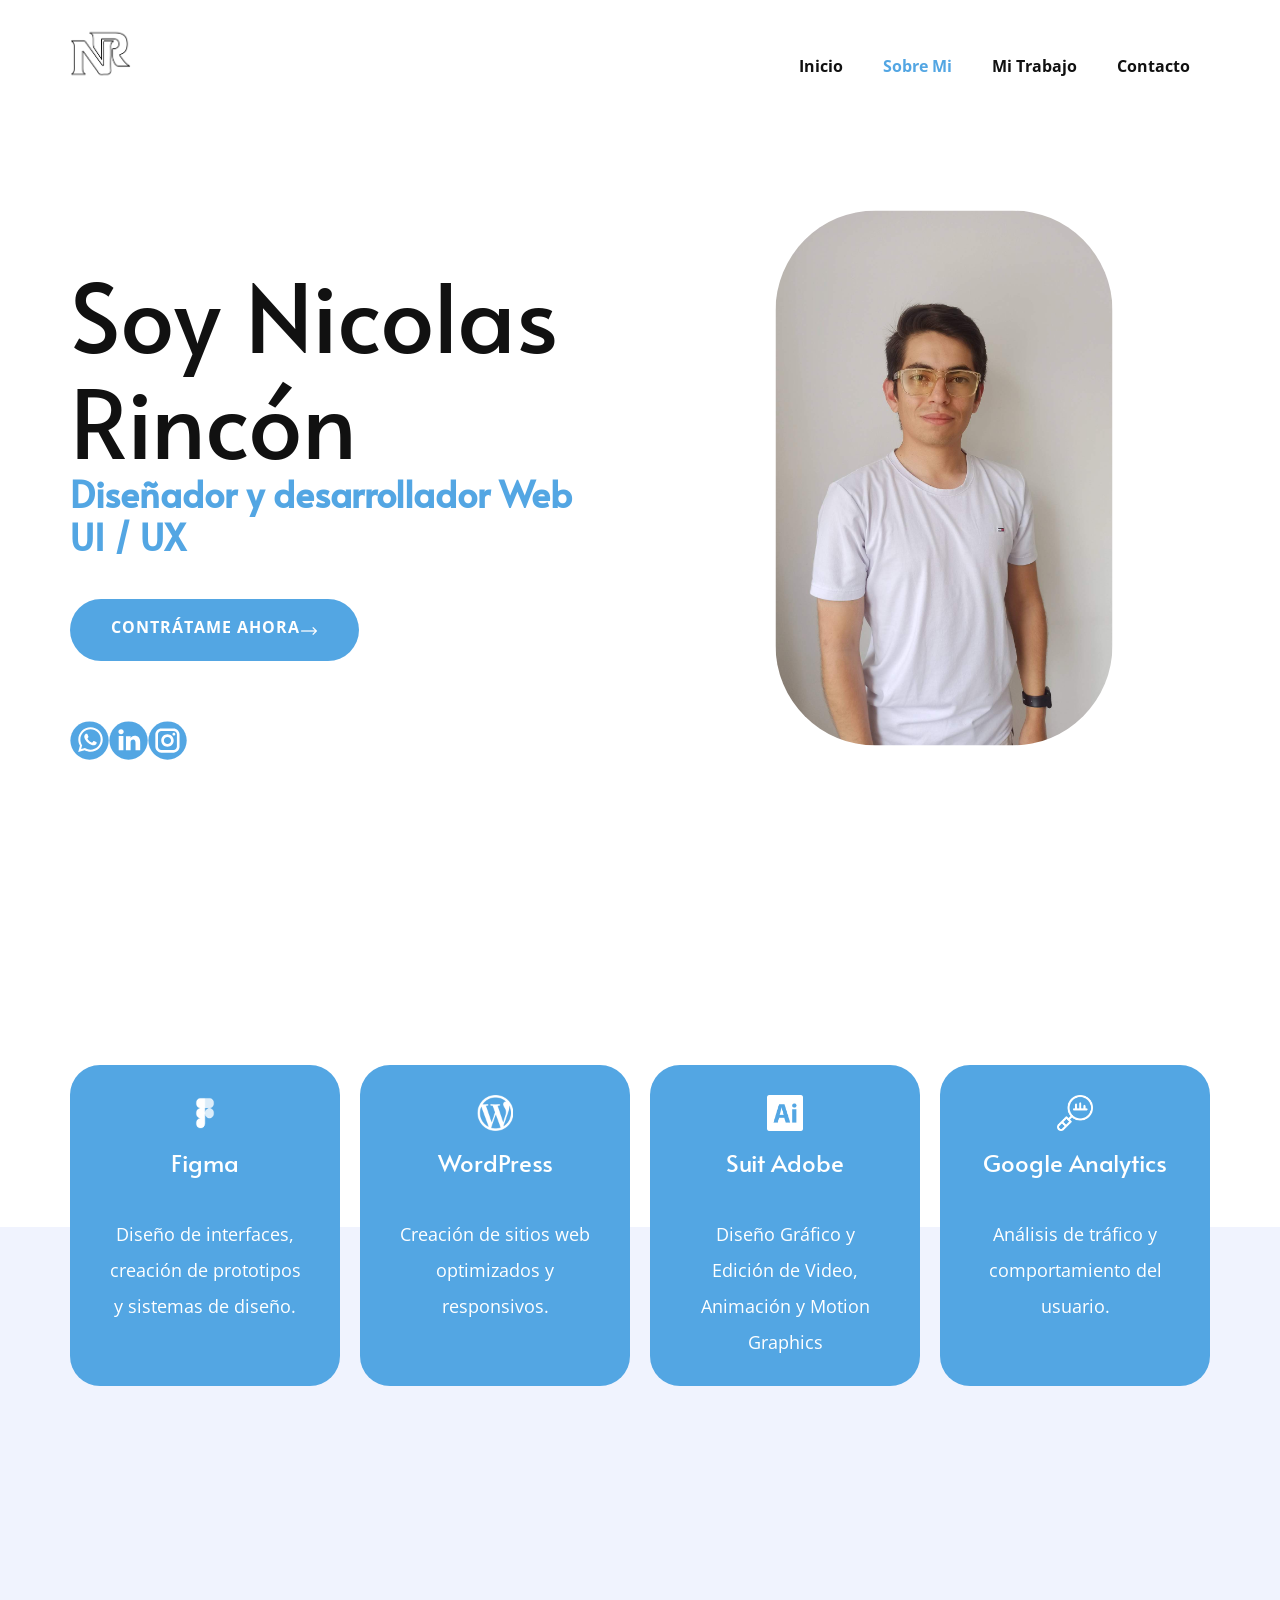
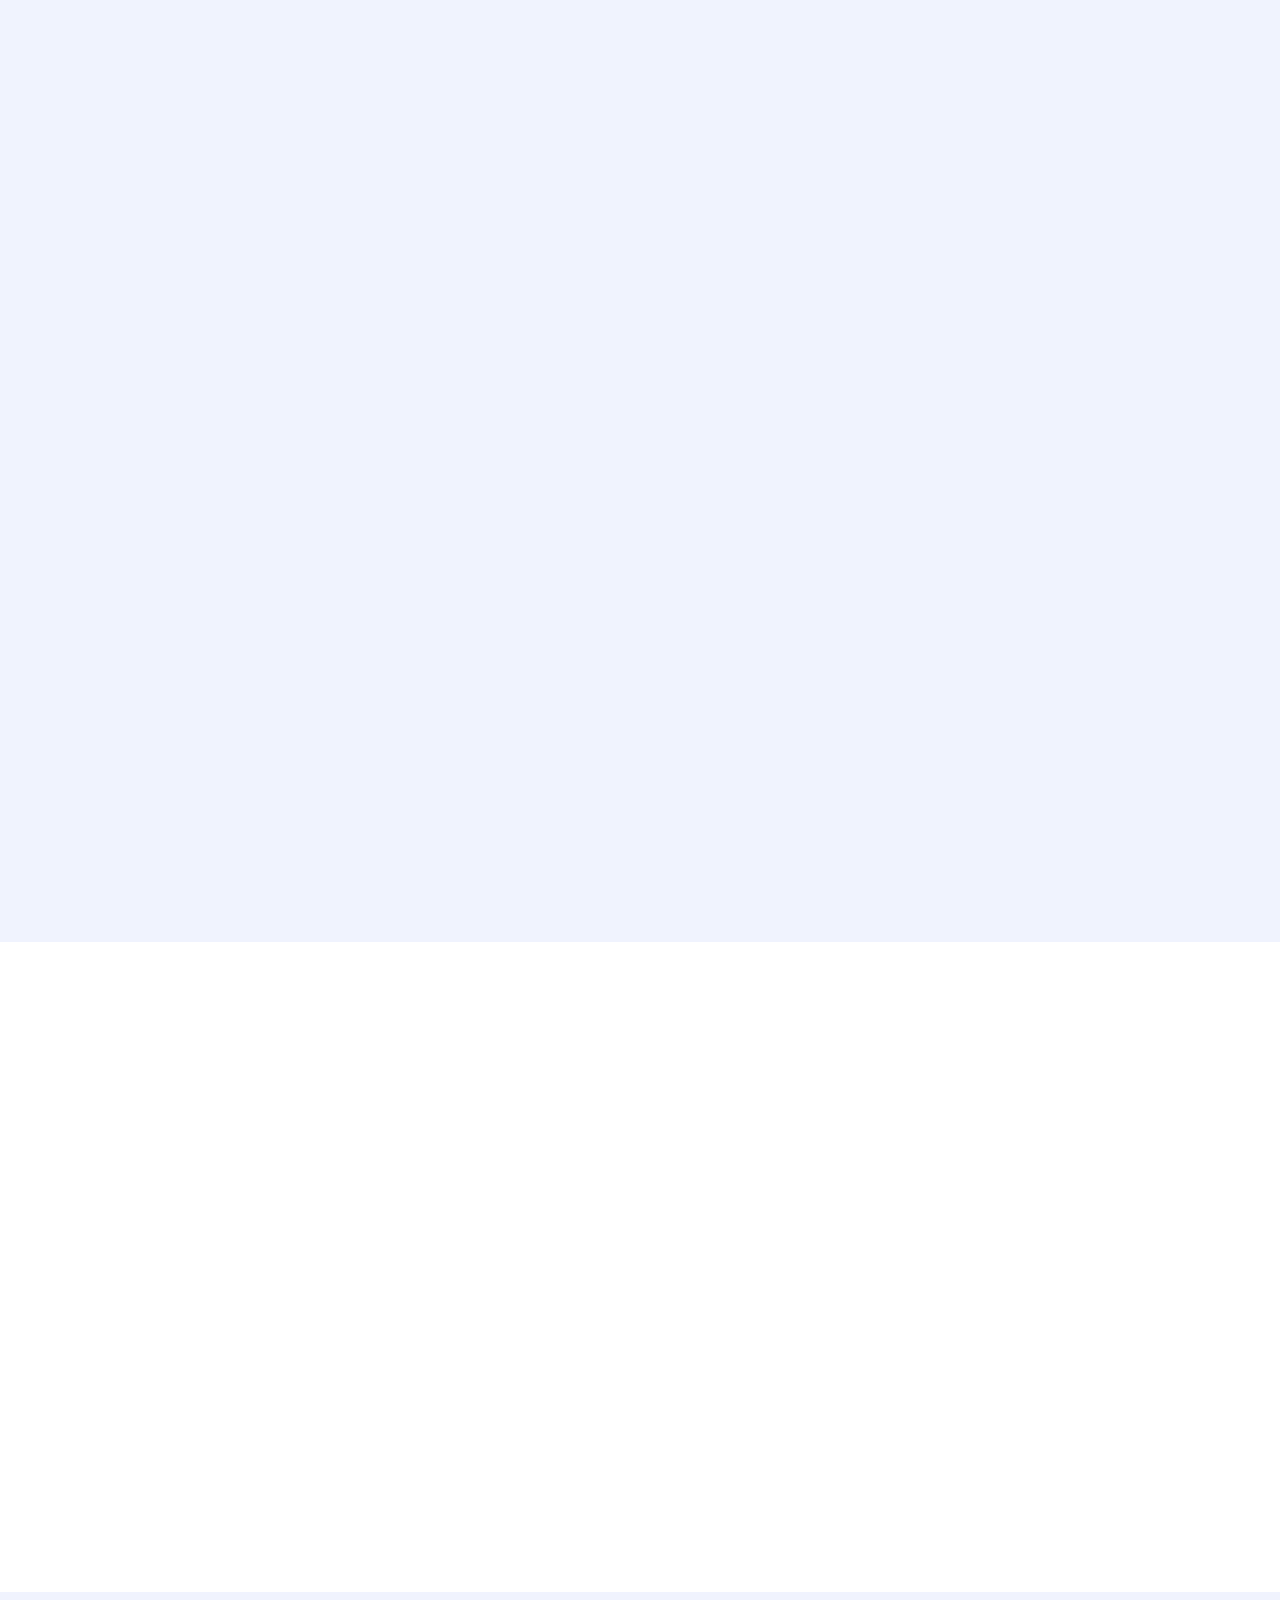
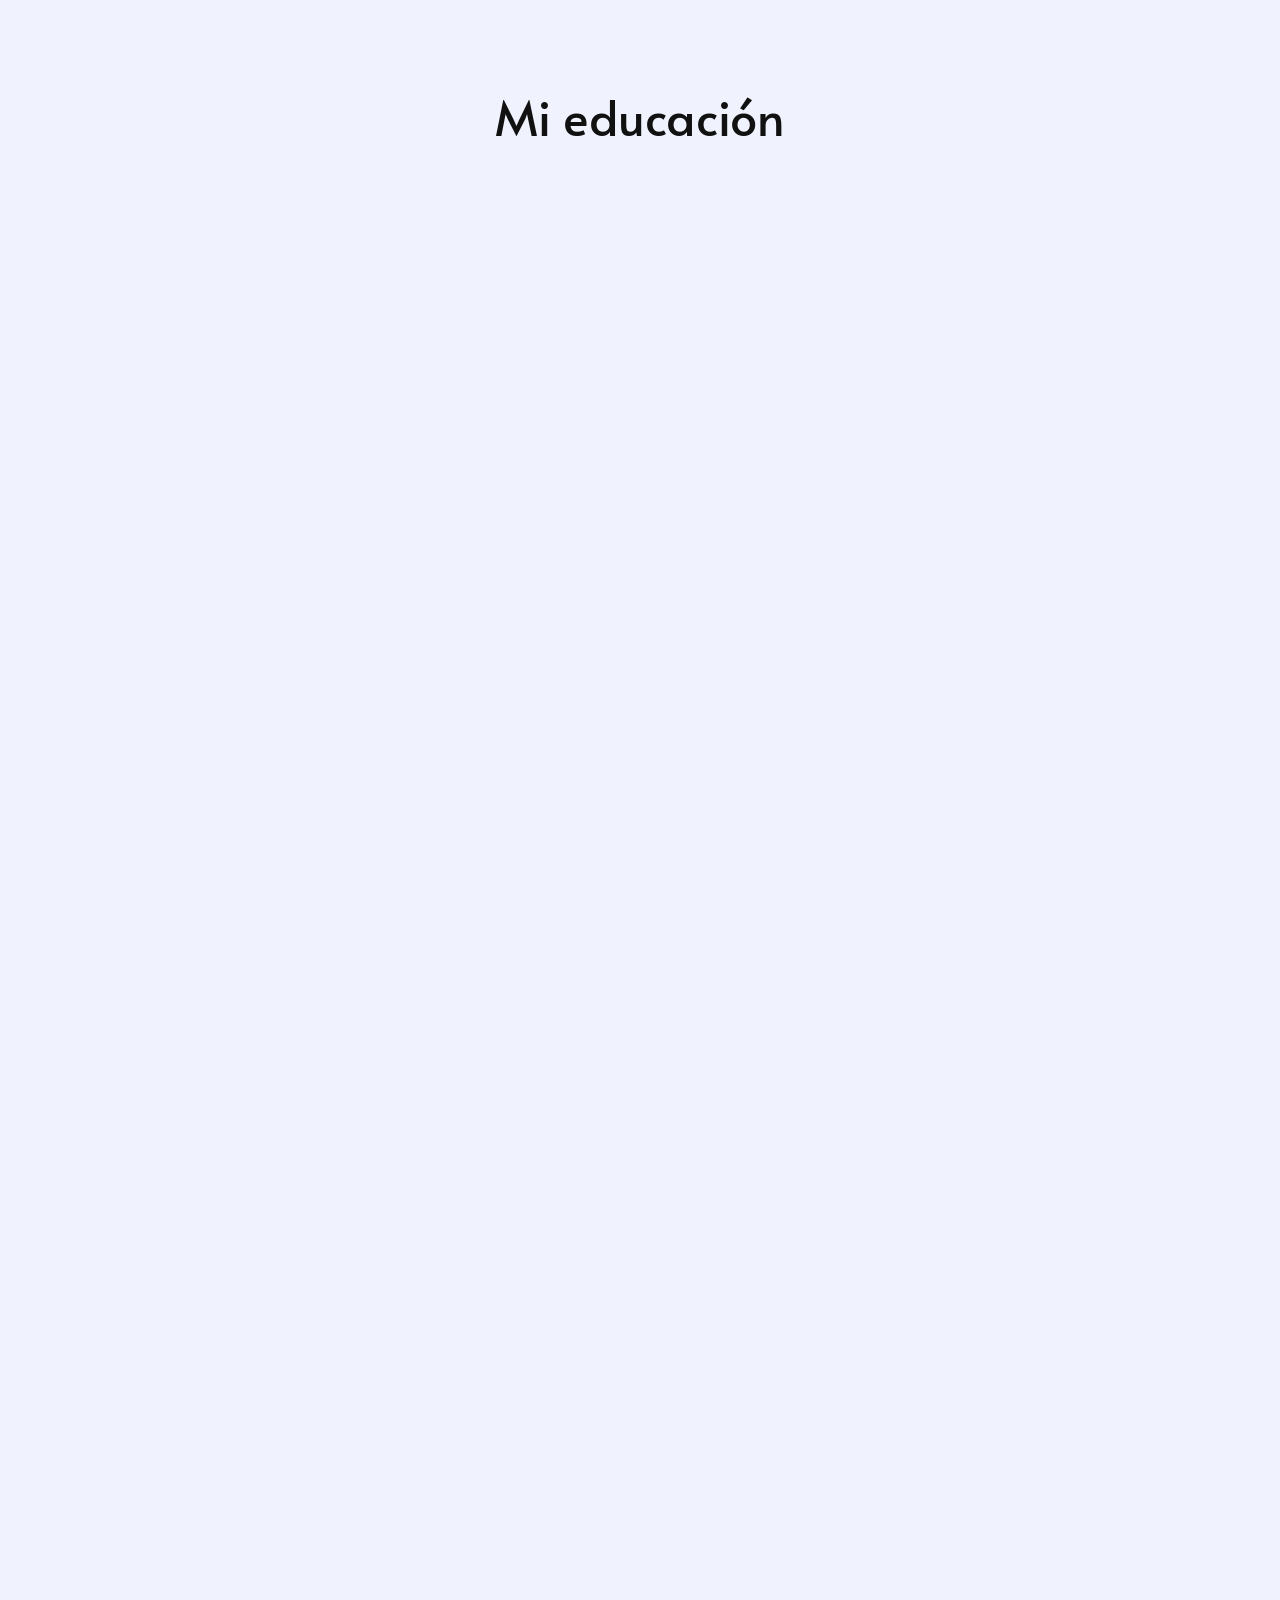
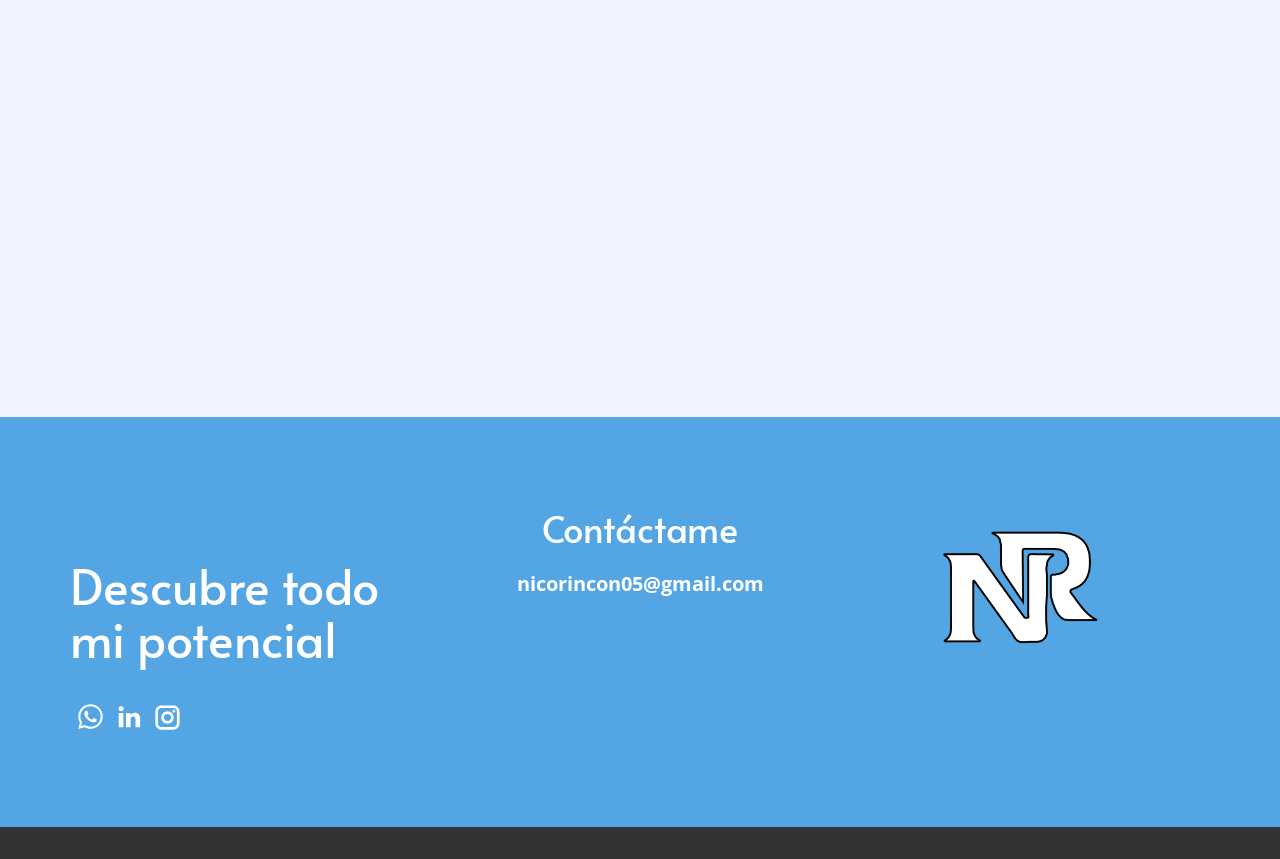
==== commit 517962b7: "Mejora imagenes" ====
--- a/Acerca-de.html
+++ b/Acerca-de.html
@@ -4,7 +4,7 @@
     <meta charset="utf-8">
     <meta name="keywords" content="Soy Matt, Mis habilidades laborales, Experiencia laboral, Más de 25 años de experiencia, Mi educación, Trabajemos juntos. Agendamos una reunión., Contáctanos">
     <meta name="description" content="">
-    <title>Acerca de</title>
+    <title>Sobre mi</title>
     <link rel="stylesheet" href="nicepage.css" media="screen">
 <link rel="stylesheet" href="Acerca-de.css" media="screen">
     <script class="u-script" type="text/javascript" src="jquery.js" defer=""></script>
@@ -106,7 +106,7 @@
               <div class="u-container-align-left-sm u-container-style u-layout-cell u-size-28-lg u-size-28-xl u-size-60-md u-size-60-sm u-size-60-xs u-layout-cell-2">
                 <div class="u-container-layout u-valign-middle-sm u-valign-top-lg u-container-layout-2">
                   <div class="u-align-center u-rotation-parent u-rotation-parent-1">
-                    <img class="custom-expanded u-image u-image-round u-radius u-image-1" src="images/Yo.jpg" data-image-width="150" data-image-height="113" alt="Soy Nicolas Rincón">
+                    <img class="custom-expanded u-image u-image-round u-radius u-image-1" src="images/Yo-23.jpg" data-image-width="150" data-image-height="113" alt="Soy Nicolas Rincón">
                   </div>
                 </div>
               </div>
